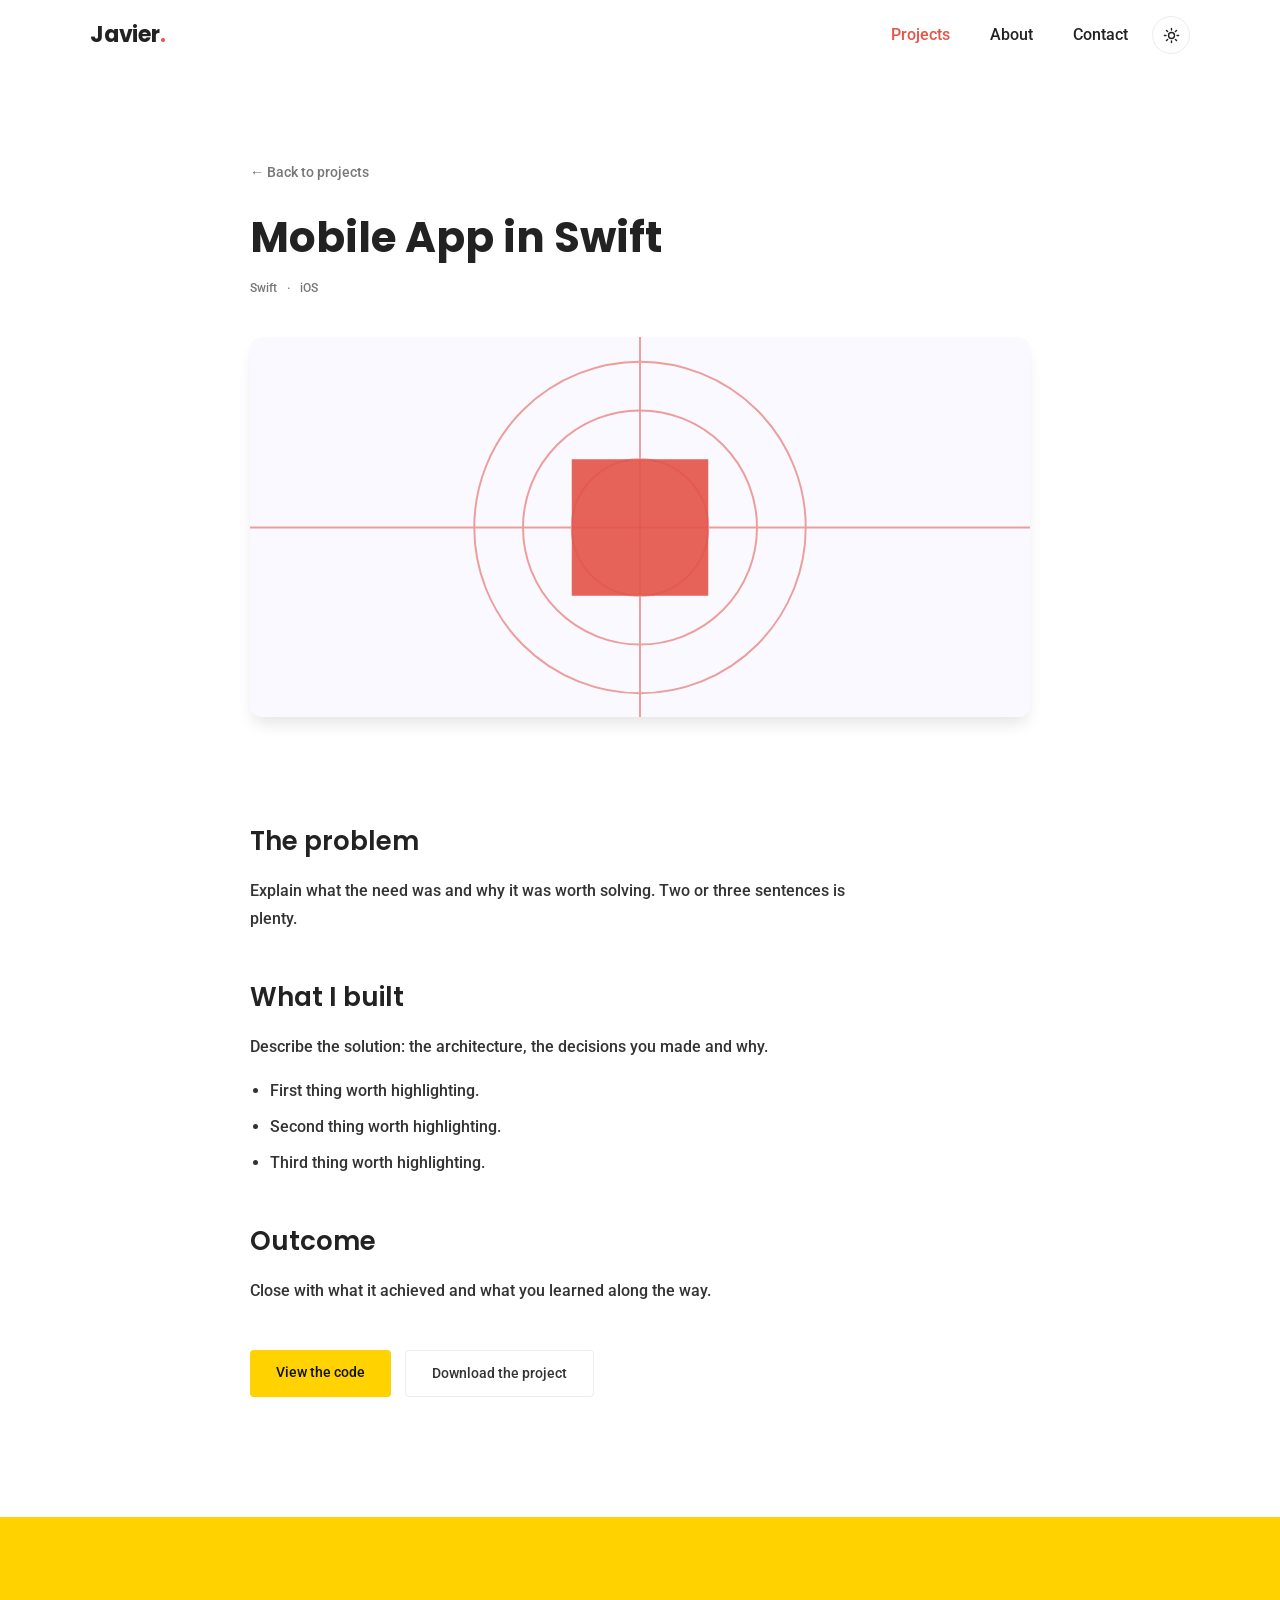
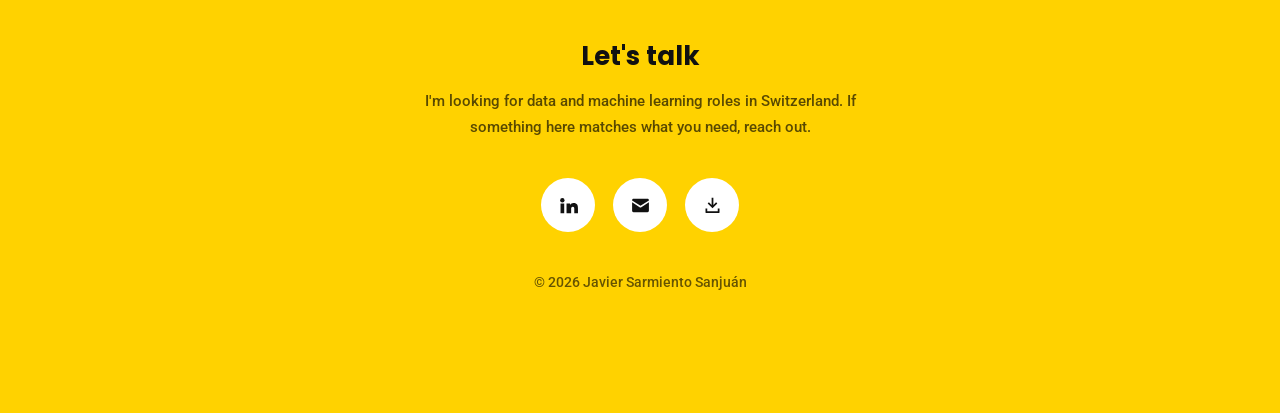
==== proyectos/1metech.html @ 7a1dcb7b "actualizar porfolio" ====
<!DOCTYPE html>
<html lang="en">

<head>
  <meta charset="utf-8">
  <meta name="viewport" content="width=device-width, initial-scale=1">
  <title>Mobile App in Swift — Javier Sarmiento</title>
  <meta name="description" content="An iOS application built in Swift.">

  <!-- applies the saved theme before the first paint, so there is no flash -->
  <script>
    (function () {
      try {
        var t = localStorage.getItem("theme");
        if (!t) {
          t = window.matchMedia("(prefers-color-scheme: dark)").matches ? "dark" : "light";
        }
        document.documentElement.dataset.theme = t;
      } catch (e) {
        document.documentElement.dataset.theme = "light";
      }
    })();
  </script>

  <link rel="preconnect" href="https://fonts.googleapis.com">
  <link rel="preconnect" href="https://fonts.gstatic.com" crossorigin>
  <link href="https://fonts.googleapis.com/css2?family=Poppins:wght@500;600;700&family=Roboto:wght@400;500;700&display=swap" rel="stylesheet">
  <link rel="stylesheet" href="../css/style.css">
</head>

<body>

  <!-- ===== Header (paths go up one level with ../) ===== -->
  <header class="header_area">
    <div class="main_menu">
      <nav class="container navbar">
        <a class="navbar-brand" href="../index.html">Javier<span>.</span></a>

        <ul class="menu_nav">
          <li class="nav-item active"><a class="nav-link" href="../index.html#work">Projects</a></li>
          <li class="nav-item"><a class="nav-link" href="../index.html#abt-me">About</a></li>
          <li class="nav-item"><a class="nav-link" href="../index.html#contact-me">Contact</a></li>
        </ul>

        <div class="nav-actions">
          <button id="theme-toggle" class="theme-toggle" type="button" aria-label="Switch to dark mode">
            <svg class="icon-sun" viewBox="0 0 24 24" fill="none" stroke="currentColor" stroke-width="2" stroke-linecap="round" aria-hidden="true">
              <circle cx="12" cy="12" r="4.2"></circle>
              <path d="M12 2v2.2M12 19.8V22M2 12h2.2M19.8 12H22M4.9 4.9l1.6 1.6M17.5 17.5l1.6 1.6M19.1 4.9l-1.6 1.6M6.5 17.5l-1.6 1.6"></path>
            </svg>
            <svg class="icon-moon" viewBox="0 0 24 24" fill="none" stroke="currentColor" stroke-width="2" stroke-linejoin="round" aria-hidden="true">
              <path d="M20.5 14.6A8.6 8.6 0 0 1 9.4 3.5a8.6 8.6 0 1 0 11.1 11.1z"></path>
            </svg>
          </button>

          <button class="navbar-toggler" type="button" aria-label="Open menu" aria-expanded="false">
            <span class="icon-bar"></span>
            <span class="icon-bar"></span>
            <span class="icon-bar"></span>
          </button>
        </div>
      </nav>
    </div>
  </header>

  <!-- ===== Project cover ===== -->
  <section class="project_hero">
    <div class="container container--narrow">
      <a class="back_link" href="../index.html#work">&larr; Back to projects</a>
      <h1>Mobile App in Swift</h1>
      <ul class="project_tags">
        <li>Swift</li>
        <li>iOS</li>
      </ul>
      <div class="project_cover_lg">
        <img src="../img/app-swift.svg" alt="Cover image for Mobile App in Swift">
      </div>
    </div>
  </section>

  <!-- ===== Content ===== -->
  <section class="section_gap">
    <div class="container container--narrow project_content">
      <h2>The problem</h2>
      <p>
        Explain what the need was and why it was worth solving. Two or three
        sentences is plenty.
      </p>

      <h2>What I built</h2>
      <p>
        Describe the solution: the architecture, the decisions you made and why.
      </p>
      <ul>
        <li>First thing worth highlighting.</li>
        <li>Second thing worth highlighting.</li>
        <li>Third thing worth highlighting.</li>
      </ul>

      <h2>Outcome</h2>
      <p>
        Close with what it achieved and what you learned along the way.
      </p>

      <div class="project_links">
        <a class="btn" href="#">View the code</a>
        <a class="btn btn--ghost" href="#">Download the project</a>
      </div>
    </div>
  </section>

  <!-- ===== Contact ===== -->
  <footer class="section_gap footer_area" id="contact-me">
    <div class="container">
      <aside class="social_widget">
        <h4>Let's talk</h4>
        <p class="footer_lead">
          I'm looking for data and machine learning roles in Switzerland.
          If something here matches what you need, reach out.
        </p>

        <ul class="list">
          <li>
            <a href="https://www.linkedin.com/in/tu-usuario" target="_blank" rel="noopener" aria-label="LinkedIn profile" title="LinkedIn">
              <svg viewBox="0 0 24 24" fill="currentColor" aria-hidden="true">
                <path d="M4.98 3.5a2.5 2.5 0 1 0 0 5 2.5 2.5 0 0 0 0-5z"></path>
                <path d="M2.9 9.75h4.2v11.1H2.9z"></path>
                <path d="M9.75 9.75h4.02v1.52h.06a4.42 4.42 0 0 1 3.96-2.05c4.23 0 5.01 2.66 5.01 6.12v5.51h-4.19v-4.89c0-1.17-.02-2.67-1.66-2.67-1.66 0-1.92 1.27-1.92 2.59v4.97H9.75z"></path>
              </svg>
            </a>
          </li>
          <li>
            <a href="mailto:tu@correo.com" aria-label="Send me an email" title="Email">
              <svg viewBox="0 0 24 24" fill="currentColor" aria-hidden="true">
                <path d="M2.4 5.9c0-.9.7-1.6 1.6-1.6h16c.9 0 1.6.7 1.6 1.6v.3L12 12.3 2.4 6.2z"></path>
                <path d="M2.4 8.4v9.7c0 .9.7 1.6 1.6 1.6h16c.9 0 1.6-.7 1.6-1.6V8.4l-9.1 5.8a1 1 0 0 1-1.1 0z"></path>
              </svg>
            </a>
          </li>
          <li>
            <a href="../cv.pdf" download aria-label="Download my CV" title="Download CV">
              <svg viewBox="0 0 24 24" fill="currentColor" aria-hidden="true">
                <path d="M11 3h2v8.3l3.1-3.1 1.4 1.4-5.5 5.5-5.5-5.5 1.4-1.4L11 11.3z"></path>
                <path d="M4 15.5h2v3.1h12v-3.1h2v4.1a1 1 0 0 1-1 1H5a1 1 0 0 1-1-1z"></path>
              </svg>
            </a>
          </li>
        </ul>
      </aside>

      <div class="copyright">
        <p>&copy; 2026 Javier Sarmiento Sanjuán</p>
      </div>
    </div>
  </footer>

  <script src="../js/main.js"></script>
</body>

</html>
---- css/style.css ----
/* =========================================================
   Portfolio — Javier Sarmiento
   Light and dark themes share the two brand accents:
     yellow #FFD200   (nav bar + contact section)
     coral  #E45447   (accents)
   ========================================================= */

:root {
  --yellow: #ffd200;
  --coral: #e45447;

  --bg: #ffffff;
  --surface: #f9f9ff;
  --card: #ffffff;
  --text: #333333;
  --heading: #222222;
  --muted: #777777;
  --border: #ededed;
  --shadow: rgba(0, 0, 0, 0.1);

  --nav-h: 70px;
}

html[data-theme="dark"] {
  --bg: #16161a;
  --surface: #1e1e24;
  --card: #22222a;
  --text: #d6d6dc;
  --heading: #f4f4f6;
  --muted: #9a9aa4;
  --border: #33333c;
  --shadow: rgba(0, 0, 0, 0.5);
}

/* ---------- Base ---------- */

*,
*::before,
*::after {
  box-sizing: border-box;
}

html {
  scroll-behavior: smooth;
  scroll-padding-top: var(--nav-h);
}

body {
  margin: 0;
  font-family: Roboto, -apple-system, "Segoe UI", sans-serif;
  font-size: 16px;
  font-weight: 500;
  line-height: 1.5;
  color: var(--text);
  background: var(--bg);
  -webkit-font-smoothing: antialiased;
  transition: background 0.3s ease, color 0.3s ease;
}

h1,
h2,
h3,
h4 {
  font-family: Poppins, Roboto, sans-serif;
  color: var(--heading);
  margin: 0;
}

img {
  max-width: 100%;
  display: block;
}

a {
  color: inherit;
  text-decoration: none;
}

:focus-visible {
  outline: 2px solid var(--coral);
  outline-offset: 3px;
}

.container {
  width: 100%;
  max-width: 1140px;
  margin: 0 auto;
  padding: 0 20px;
}

.container--narrow {
  max-width: 820px;
}

.section_gap {
  padding: 120px 0;
}

.gray-bg {
  background: var(--surface);
}

/* ---------- Section title ---------- */

.main-title {
  text-align: center;
  margin-bottom: 75px;
}

.main-title h1 {
  position: relative;
  font-size: 48px;
  font-weight: 700;
  line-height: 1.2;
  margin-bottom: 20px;
  padding-bottom: 15px;
}

.main-title h1::before {
  content: "";
  position: absolute;
  left: 50%;
  bottom: 0;
  width: 100px;
  height: 2px;
  margin-left: -50px;
  background: var(--coral);
}

.main-title h1::after {
  content: "";
  position: absolute;
  left: 50%;
  bottom: -4px;
  width: 10px;
  height: 10px;
  margin-left: -5px;
  border-radius: 50%;
  background: var(--coral);
}

.main-title p {
  max-width: 62ch;
  margin: 0 auto;
  font-size: 15px;
  line-height: 27px;
  color: var(--muted);
}

.main-title.text-left {
  text-align: left;
  margin-bottom: 30px;
}

.main-title.text-left h1::before {
  left: 0;
  margin-left: 0;
}

.main-title.text-left h1::after {
  left: 5px;
  margin-left: 0;
}

/* ---------- Header ---------- */

.header_area {
  position: absolute;
  top: 0;
  left: 0;
  width: 100%;
  z-index: 999;
  background: transparent;
}

.header_area .main_menu {
  transition: background 0.4s ease, box-shadow 0.4s ease;
}

.header_area.navbar_fixed .main_menu {
  position: fixed;
  top: 0;
  left: 0;
  right: 0;
  background: var(--yellow);
  box-shadow: 0 3px 16px rgba(0, 0, 0, 0.1);
}

.navbar {
  display: flex;
  align-items: center;
  flex-wrap: wrap;
  gap: 24px;
}

.navbar-brand {
  order: 1;
  font-family: Poppins, sans-serif;
  font-size: 22px;
  font-weight: 700;
  letter-spacing: -0.01em;
  line-height: var(--nav-h);
  color: var(--heading);
}

.navbar-brand span {
  color: var(--coral);
}

.menu_nav {
  order: 2;
  display: flex;
  align-items: center;
  gap: 40px;
  margin: 0 0 0 auto;
  padding: 0;
  list-style: none;
}

.menu_nav .nav-link {
  display: inline-block;
  font-size: 16px;
  font-weight: 500;
  line-height: var(--nav-h);
  color: var(--heading);
  transition: color 0.2s ease;
}

.menu_nav .nav-item.active .nav-link,
.menu_nav .nav-link:hover {
  color: var(--coral);
}

/* on the yellow bar every label goes near-black regardless of theme */
.header_area.navbar_fixed .navbar-brand,
.header_area.navbar_fixed .menu_nav .nav-link {
  color: #111;
}

.header_area.navbar_fixed .menu_nav .nav-item.active .nav-link,
.header_area.navbar_fixed .menu_nav .nav-link:hover {
  color: var(--coral);
}

.nav-actions {
  order: 3;
  display: flex;
  align-items: center;
  gap: 6px;
}

/* dark mode switch, top right */
.theme-toggle {
  display: inline-flex;
  align-items: center;
  justify-content: center;
  width: 38px;
  height: 38px;
  padding: 0;
  border: 1px solid var(--border);
  border-radius: 50%;
  background: transparent;
  color: var(--heading);
  cursor: pointer;
  transition: background 0.2s ease, border-color 0.2s ease;
}

.theme-toggle:hover {
  background: var(--surface);
}

.header_area.navbar_fixed .theme-toggle {
  color: #111;
  border-color: rgba(0, 0, 0, 0.25);
}

.header_area.navbar_fixed .theme-toggle:hover {
  background: rgba(0, 0, 0, 0.08);
}

.theme-toggle svg {
  width: 17px;
  height: 17px;
}

/* only one of the two icons shows at a time */
.theme-toggle .icon-moon {
  display: none;
}

html[data-theme="dark"] .theme-toggle .icon-moon {
  display: block;
}

html[data-theme="dark"] .theme-toggle .icon-sun {
  display: none;
}

.navbar-toggler {
  display: none;
  width: 40px;
  height: 38px;
  padding: 0;
  border: 0;
  background: transparent;
  cursor: pointer;
}

.navbar-toggler .icon-bar {
  display: block;
  width: 22px;
  height: 2px;
  margin: 5px auto;
  background: var(--heading);
}

.header_area.navbar_fixed .navbar-toggler .icon-bar {
  background: #111;
}

/* ---------- Project grid ---------- */

.projects_grid {
  display: grid;
  grid-template-columns: repeat(2, minmax(0, 1fr));
  gap: 20px 28px;
}

.project_card {
  display: block;
  margin-bottom: 40px;
}

.project_card .project_cover {
  overflow: hidden;
  border-radius: 12px 12px 0 0;
  box-shadow: 0 10px 15px -3px var(--shadow), 0 4px 6px -4px var(--shadow);
  transition: transform 0.25s ease;
}

.project_card .project_cover img {
  width: 100%;
  height: 300px;
  object-fit: cover;
}

.project_card:hover .project_cover,
.project_card:focus-visible .project_cover {
  transform: scale(1.03);
}

.project_body {
  padding: 22px 20px 0;
  text-align: center;
}

.project_body h3 {
  font-size: 22px;
  font-weight: 600;
  line-height: 1.3;
}

.project_card:hover .project_body h3,
.project_card:focus-visible .project_body h3 {
  text-decoration: underline dashed;
  text-underline-offset: 6px;
  text-decoration-thickness: 1px;
}

.project_body p {
  max-width: 46ch;
  margin: 10px auto 0;
  font-size: 15px;
  line-height: 26px;
  color: var(--muted);
}

.project_meta {
  margin-top: 10px;
  font-size: 12px;
  text-transform: uppercase;
  color: var(--coral);
}

/* ---------- About ---------- */

.about_inner {
  display: grid;
  grid-template-columns: 340px 1fr;
  gap: 70px;
  align-items: start;
}

.about-left img {
  max-width: 250px;
  border-radius: 8px;
}

.about-right p {
  margin: 0 0 20px;
  max-width: 62ch;
}

/* skill groups, tucked under the photo */
.about_skills {
  margin-top: 30px;
}

.skill_group {
  margin-bottom: 18px;
}

.skill_group h4 {
  margin-bottom: 8px;
  font-size: 11px;
  font-weight: 600;
  letter-spacing: 0.06em;
  color: var(--muted);
}

.skill_group ul {
  display: flex;
  flex-wrap: wrap;
  gap: 6px;
  margin: 0;
  padding: 0;
  list-style: none;
}

.skill_group li {
  padding: 4px 11px;
  font-size: 12px;
  line-height: 18px;
  color: var(--text);
  background: var(--card);
  border: 1px solid var(--border);
  border-radius: 999px;
}

/* ---------- Contact ---------- */

.footer_area {
  background: var(--yellow);
  text-align: center;
  color: #111;
}

.footer_area h4 {
  font-size: 26px;
  color: #111;
  margin-bottom: 12px;
}

.footer_lead {
  max-width: 48ch;
  margin: 0 auto 38px;
  font-size: 15px;
  line-height: 26px;
  color: rgba(0, 0, 0, 0.65);
}

.social_widget .list {
  display: flex;
  justify-content: center;
  flex-wrap: wrap;
  gap: 18px;
  list-style: none;
  margin: 0 0 40px;
  padding: 0;
}

.social_widget .list a {
  display: inline-flex;
  align-items: center;
  justify-content: center;
  width: 54px;
  height: 54px;
  border-radius: 50%;
  background: #fff;
  color: #111;
  transition: transform 0.2s ease, background 0.2s ease, color 0.2s ease;
}

.social_widget .list a:hover {
  background: var(--coral);
  color: #fff;
  transform: translateY(-3px);
}

.social_widget .list svg {
  width: 21px;
  height: 21px;
}

.copyright p {
  margin: 0;
  font-size: 14px;
  color: rgba(0, 0, 0, 0.6);
}

/* ---------- Project detail pages ---------- */

.project_hero {
  padding: 160px 0 0;
}

.project_hero h1 {
  font-size: 42px;
  font-weight: 700;
  line-height: 1.2;
  margin-bottom: 16px;
}

.project_tags {
  display: flex;
  flex-wrap: wrap;
  gap: 10px;
  margin: 0 0 40px;
  padding: 0;
  list-style: none;
  font-size: 12px;
  color: var(--muted);
}

.project_tags li::after {
  content: "\00b7";
  margin-left: 10px;
}

.project_tags li:last-child::after {
  content: "";
}

.project_cover_lg {
  margin-top: 40px;
  border-radius: 12px;
  overflow: hidden;
  box-shadow: 0 10px 15px -3px var(--shadow);
}

.project_cover_lg img {
  width: 100%;
  height: 380px;
  object-fit: cover;
}

.project_hero + .section_gap {
  padding-top: 60px;
}

.project_content h2 {
  font-size: 26px;
  font-weight: 600;
  margin: 45px 0 16px;
}

.project_content p,
.project_content li {
  max-width: 68ch;
  line-height: 28px;
}

.project_content ul {
  padding-left: 20px;
}

.project_content li {
  margin-bottom: 8px;
}

.project_links {
  display: flex;
  flex-wrap: wrap;
  gap: 14px;
  margin-top: 45px;
}

.btn {
  display: inline-block;
  padding: 12px 26px;
  font-size: 14px;
  border-radius: 4px;
  background: var(--yellow);
  color: #111;
  transition: background 0.25s ease, color 0.25s ease;
}

.btn:hover {
  background: var(--coral);
  color: #fff;
}

.btn--ghost {
  background: transparent;
  border: 1px solid var(--border);
  color: var(--text);
}

.back_link {
  display: inline-block;
  margin-bottom: 30px;
  font-size: 14px;
  color: var(--muted);
}

.back_link:hover {
  color: var(--coral);
}

/* ---------- Responsive ---------- */

@media (max-width: 991px) {
  .section_gap {
    padding: 80px 0;
  }

  .main-title {
    margin-bottom: 40px;
  }

  .main-title h1 {
    font-size: 36px;
    padding-bottom: 0;
  }

  .main-title h1::before,
  .main-title h1::after {
    display: none;
  }

  .about_inner {
    grid-template-columns: 1fr;
    gap: 35px;
  }

  .about-left img {
    max-width: 280px;
  }

  .navbar-toggler {
    display: block;
  }

  /* the bar is yellow from the start on small screens */
  .header_area .main_menu {
    background: var(--yellow);
  }

  .header_area .navbar-brand,
  .header_area .menu_nav .nav-link,
  .header_area .theme-toggle {
    color: #111;
  }

  .header_area .theme-toggle {
    border-color: rgba(0, 0, 0, 0.25);
  }

  .header_area .navbar-toggler .icon-bar {
    background: #111;
  }

  .nav-actions {
    order: 2;
    margin-left: auto;
  }

  .menu_nav {
    order: 3;
    display: none;
    flex-direction: column;
    align-items: flex-start;
    gap: 0;
    width: 100%;
    margin: 0;
    padding-bottom: 10px;
  }

  .menu_nav.open {
    display: flex;
  }

  .menu_nav .nav-item {
    width: 100%;
    border-top: 1px solid rgba(0, 0, 0, 0.1);
  }

  .menu_nav .nav-link {
    line-height: 44px;
  }

  .project_hero {
    padding-top: 130px;
  }
}

@media (max-width: 700px) {
  .projects_grid {
    grid-template-columns: 1fr;
  }

  .project_card .project_cover img {
    height: 240px;
  }

  .project_hero h1 {
    font-size: 30px;
  }

  .project_cover_lg img {
    height: 220px;
  }
}

@media (prefers-reduced-motion: reduce) {
  html {
    scroll-behavior: auto;
  }

  * {
    transition: none !important;
  }
}
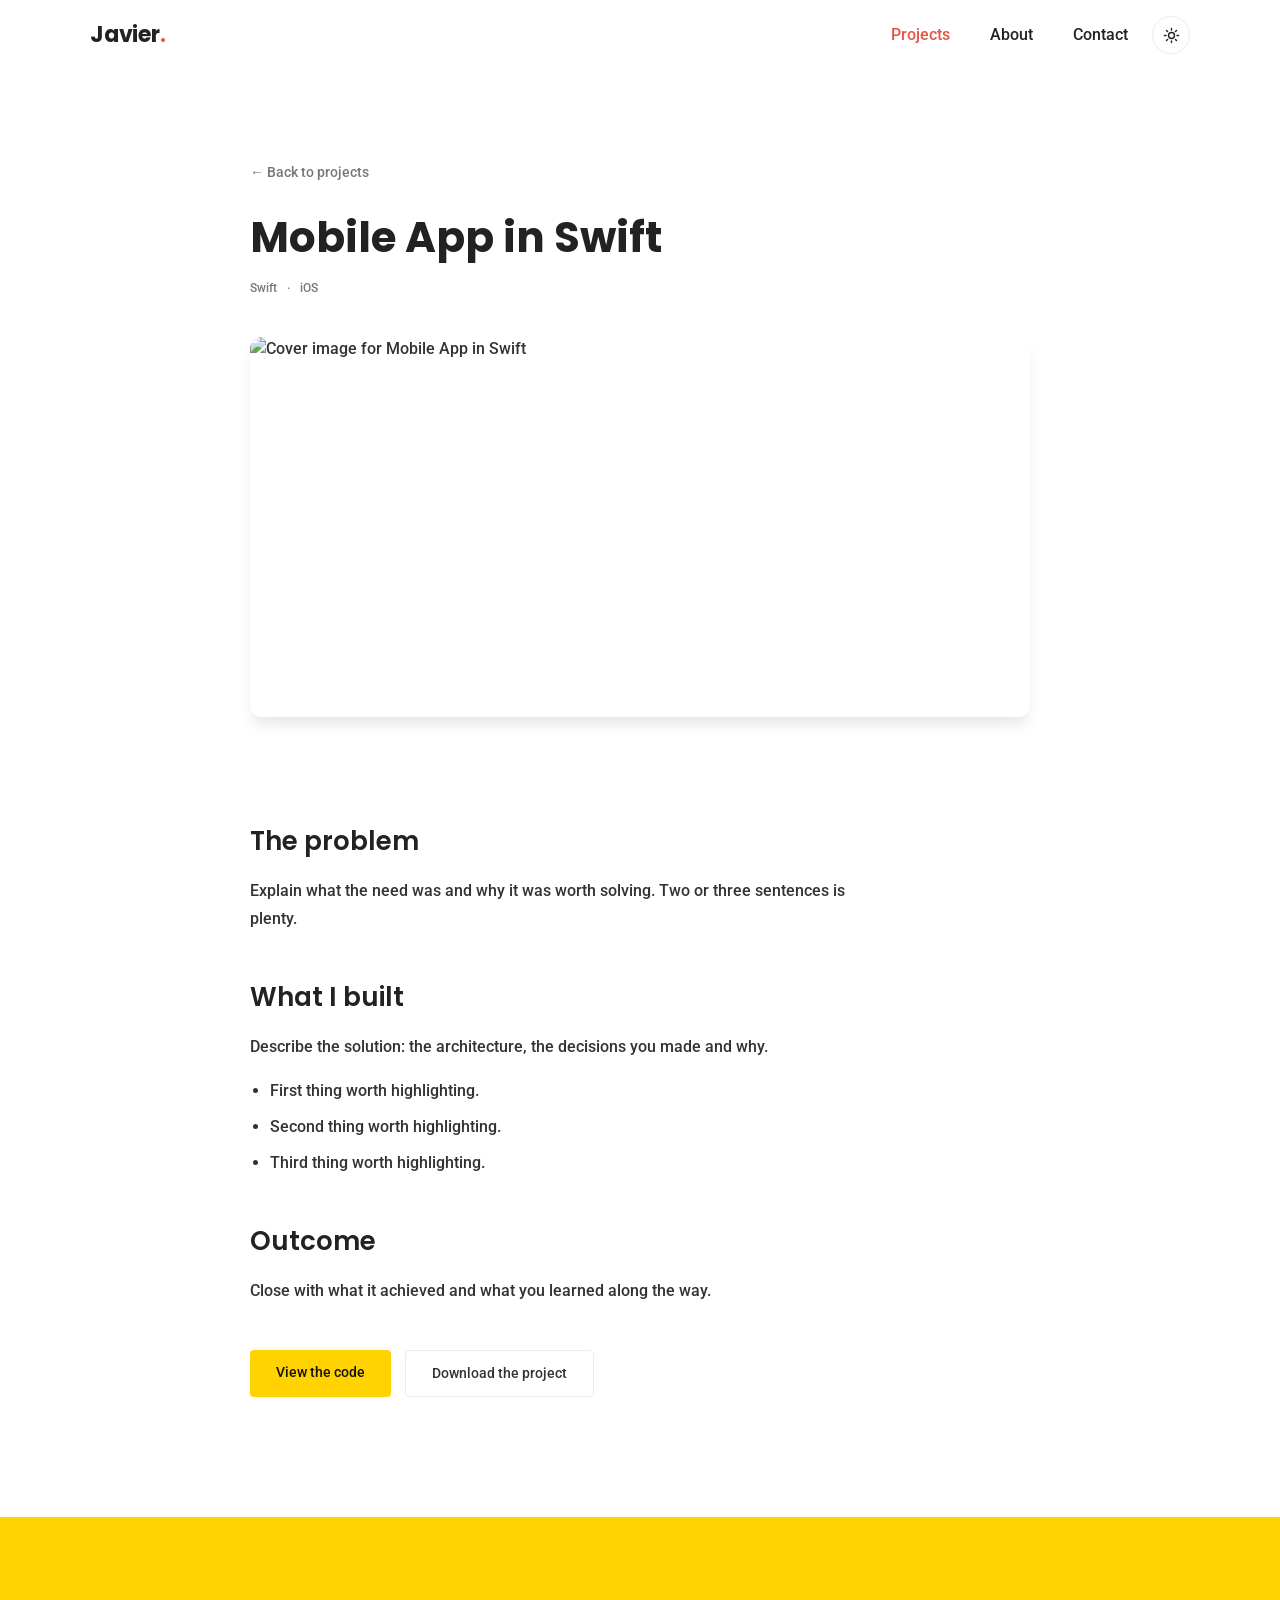
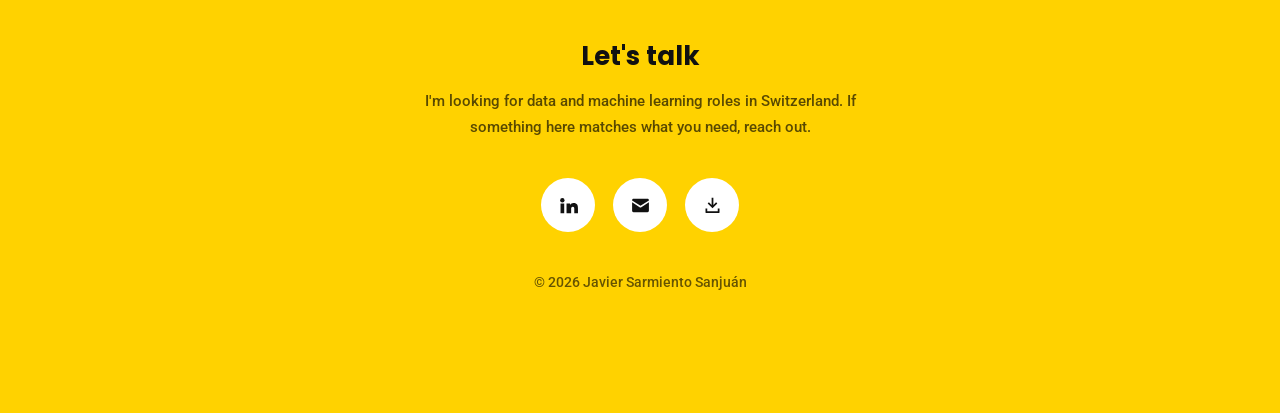
==== commit 4332469e: "download + skills" ====
--- a/proyectos/1metech.html
+++ b/proyectos/1metech.html
@@ -104,7 +104,7 @@
 
       <div class="project_links">
         <a class="btn" href="#">View the code</a>
-        <a class="btn btn--ghost" href="#">Download the project</a>
+        <a class="btn btn--ghost" href="#" download>Download the project</a>
       </div>
     </div>
   </section>
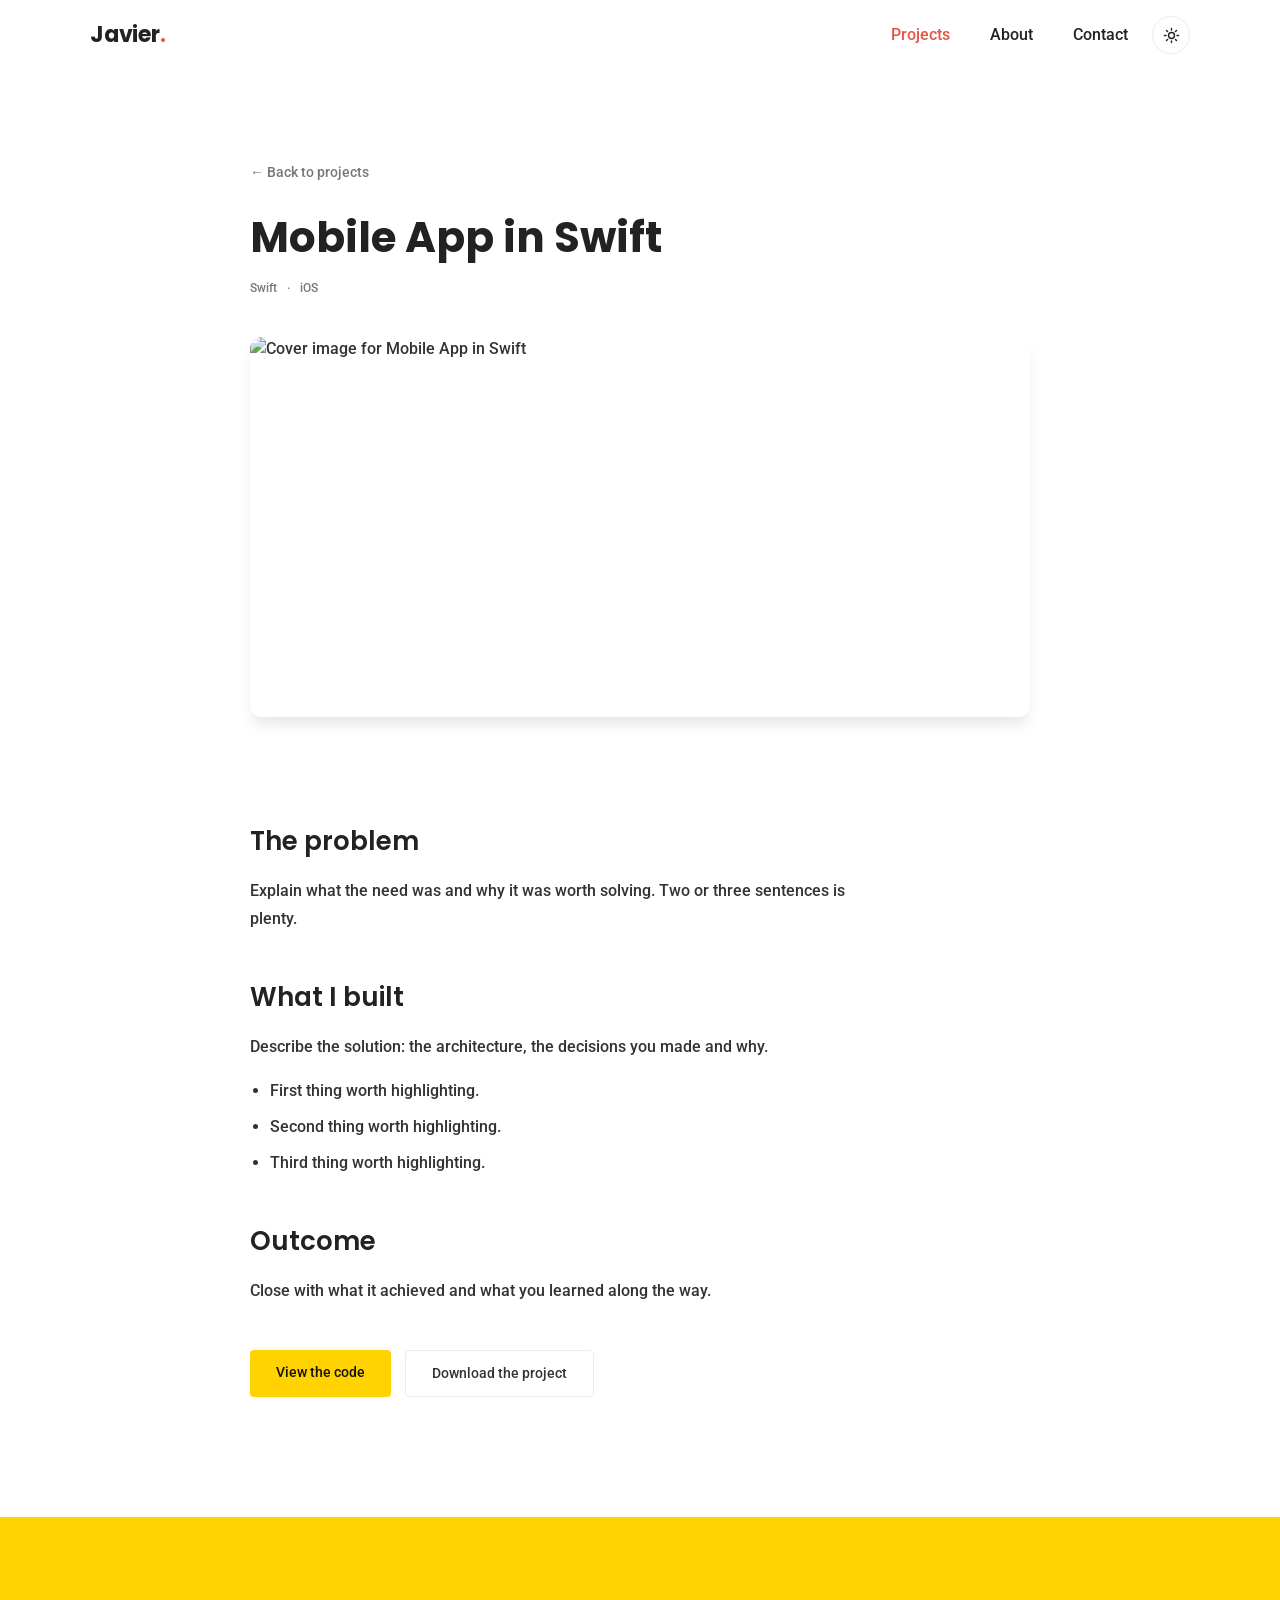
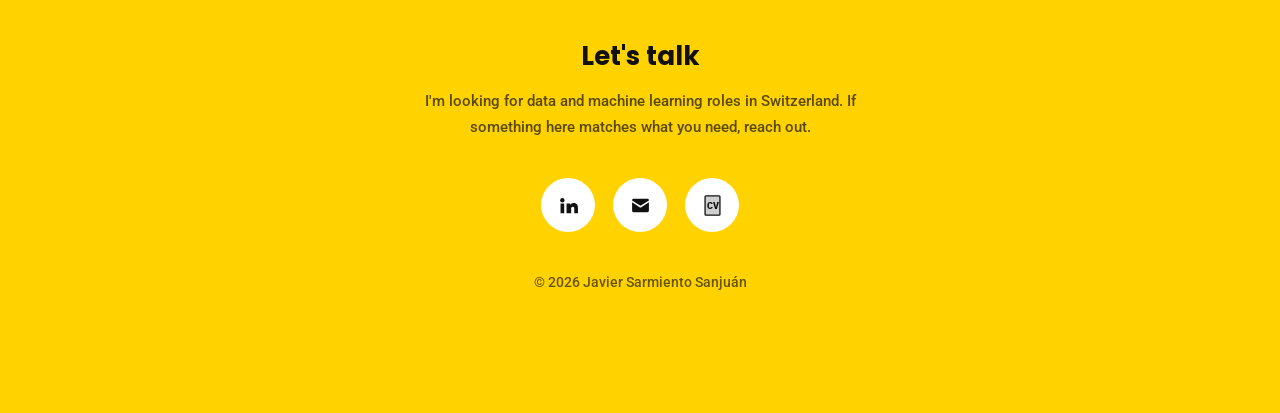
==== commit 7a4e7b73: "cv" ====
--- a/proyectos/1metech.html
+++ b/proyectos/1metech.html
@@ -138,10 +138,11 @@
             </a>
           </li>
           <li>
-            <a href="../cv.pdf" download aria-label="Download my CV" title="Download CV">
+            <a href="../info/JavierSarmiento_CV_ch.pdf" download aria-label="Download my CV" title="Download CV">
               <svg viewBox="0 0 24 24" fill="currentColor" aria-hidden="true">
-                <path d="M11 3h2v8.3l3.1-3.1 1.4 1.4-5.5 5.5-5.5-5.5 1.4-1.4L11 11.3z"></path>
-                <path d="M4 15.5h2v3.1h12v-3.1h2v4.1a1 1 0 0 1-1 1H5a1 1 0 0 1-1-1z"></path>
+                <rect x="3.5" y="1" width="17" height="22" rx="1" fill="currentColor" opacity="0.2"></rect>
+                <rect x="3.5" y="1" width="17" height="22" rx="1" fill="none" stroke="currentColor" stroke-width="1.5"></rect>
+                <text x="12" y="13.5" font-size="10" font-weight="900" text-anchor="middle" dominant-baseline="middle" fill="currentColor">CV</text>
               </svg>
             </a>
           </li>
